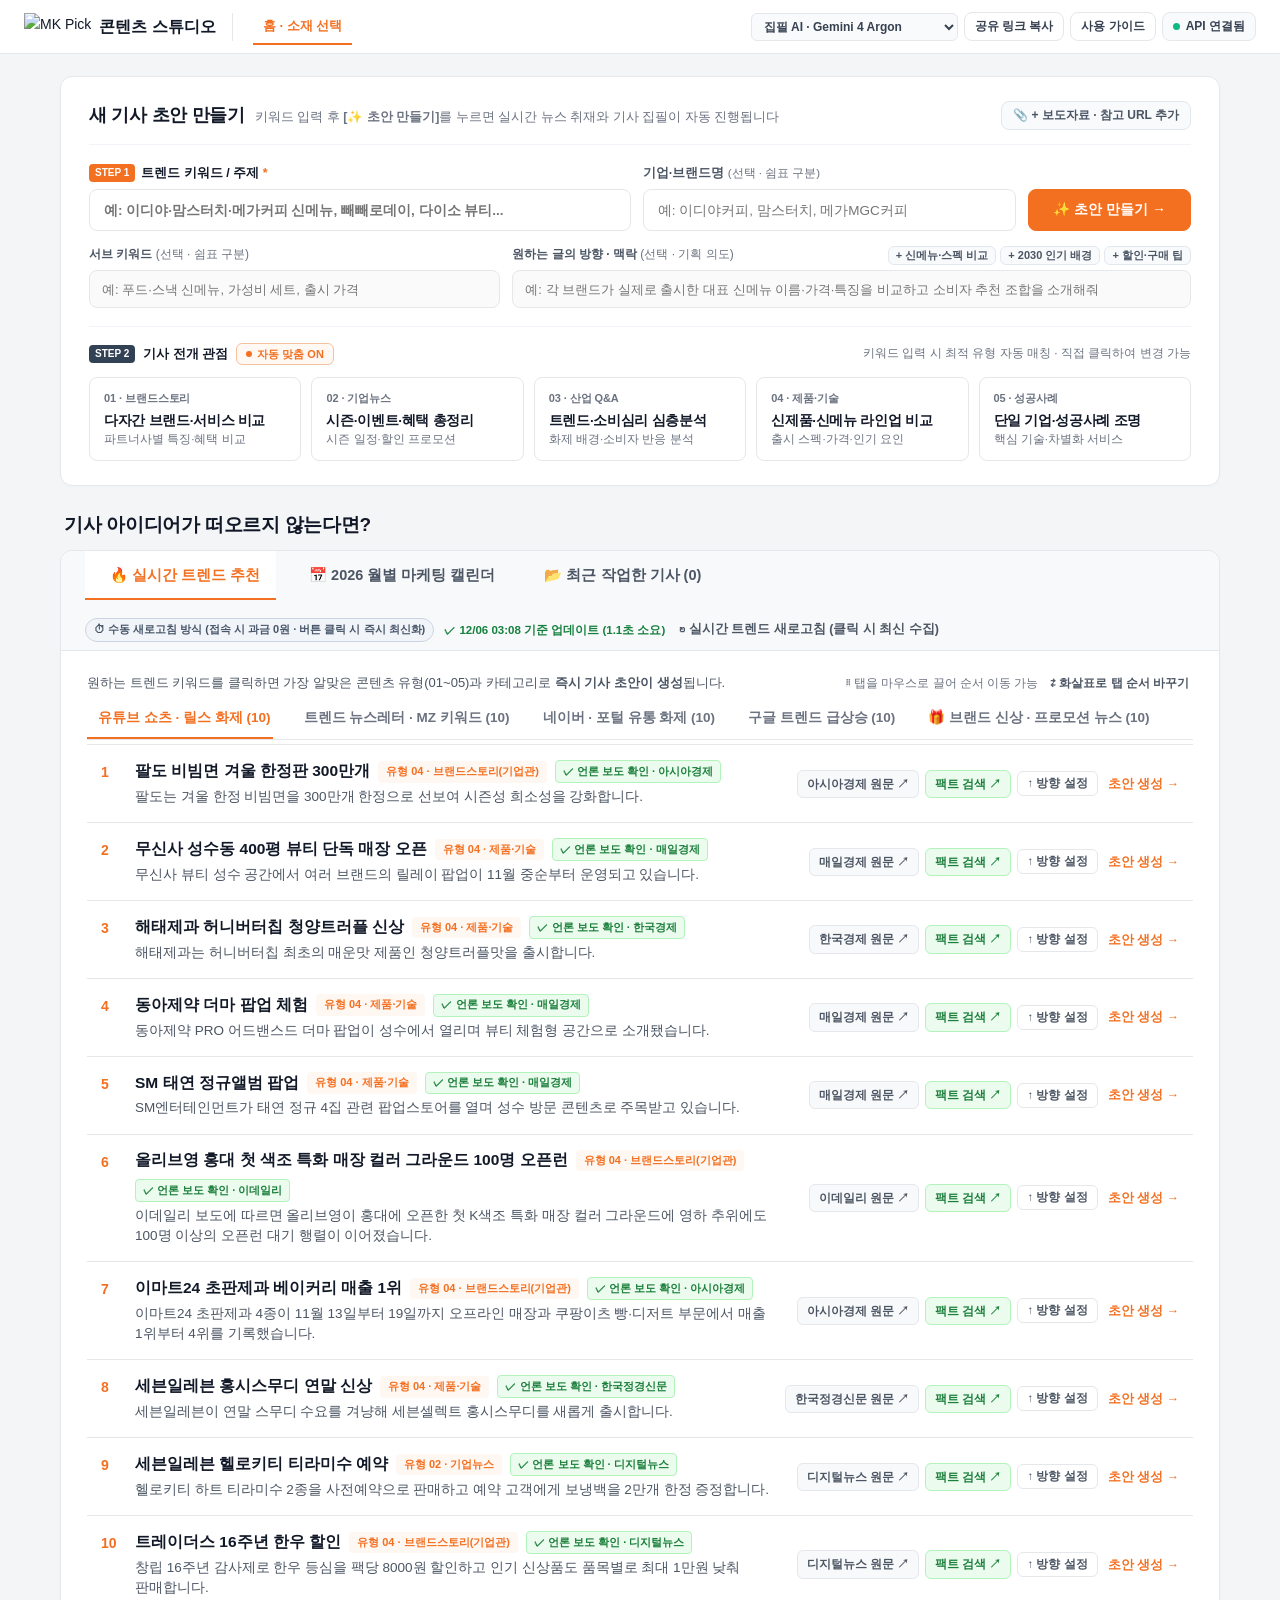
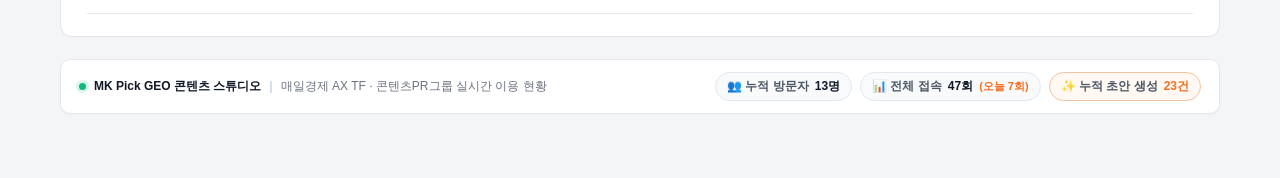
==== index.html @ f04dda28 "Auto-refresh trends when visiting on a new day or pressing browser F5, bust RSS server cache, and bl" ====
<!DOCTYPE html>
<html lang="ko">
<head>
  <meta charset="UTF-8" />
  <meta http-equiv="Cache-Control" content="no-cache, no-store, must-revalidate" />
  <meta http-equiv="Pragma" content="no-cache" />
  <meta http-equiv="Expires" content="0" />
  <meta http-equiv="refresh" content="0; url=./public/index.html?v=91" />
  <title>MK Pick 콘텐츠 스튜디오</title>
  <link rel="icon" type="image/png" sizes="32x32" href="./public/favicon-32x32.png?v=91" />
  <link rel="icon" type="image/png" sizes="256x256" href="./public/favicon.png?v=91" />
  <link rel="shortcut icon" href="./public/favicon.ico?v=91" />
  <script>
    const params = new URLSearchParams(window.location.search);
    params.set('v', '91');
    window.location.replace('./public/index.html?' + params.toString() + (window.location.hash || ''));
  </script>
</head>
<body>
  <p><a href="./public/index.html">MK Pick 콘텐츠 스튜디오로 이동합니다...</a></p>
</body>
</html>
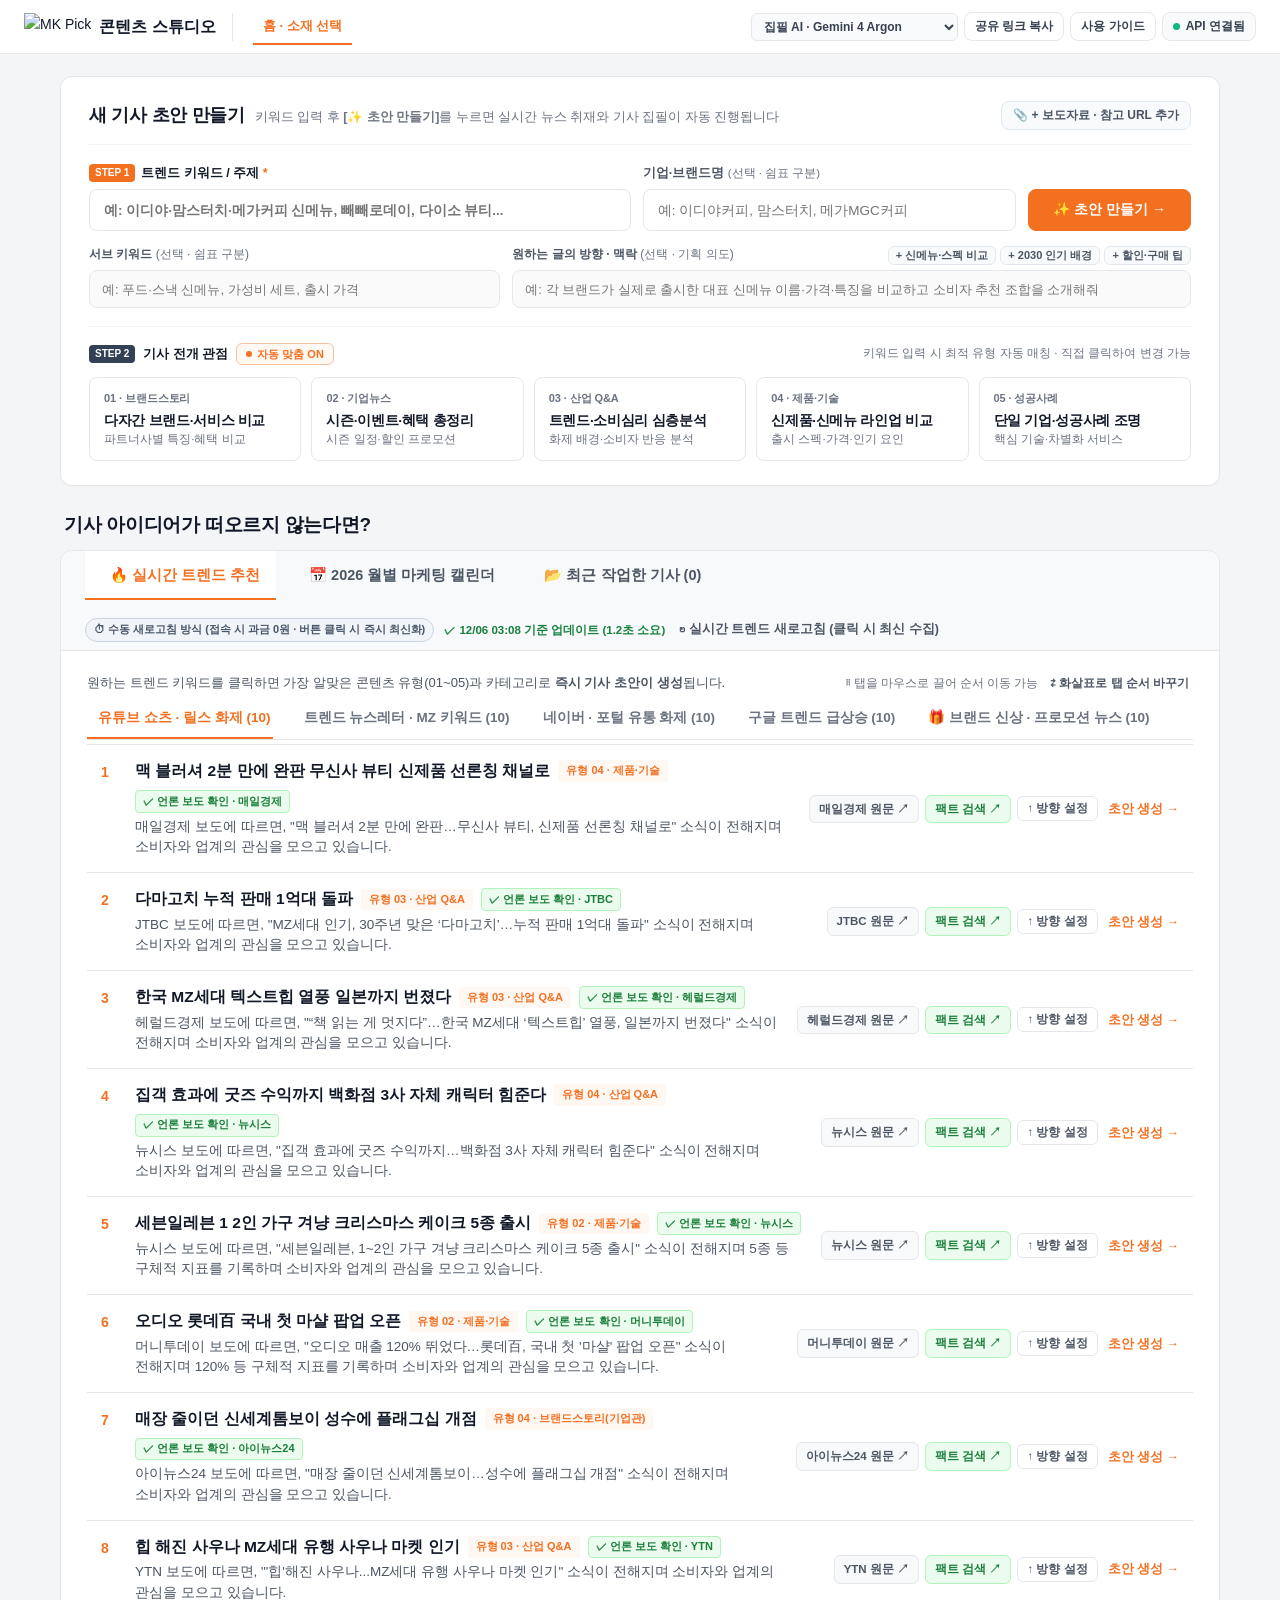
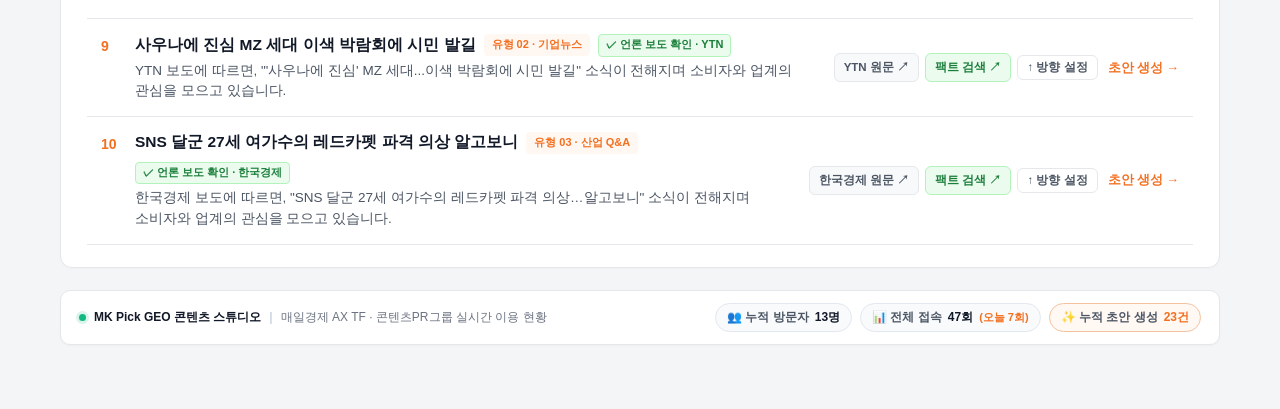
==== commit 40798368: "Enforce 1:1 verified Korean press article URLs, block blogs/hallucinated links, and fix matchBestSea" ====
--- a/index.html
+++ b/index.html
@@ -5,14 +5,14 @@
   <meta http-equiv="Cache-Control" content="no-cache, no-store, must-revalidate" />
   <meta http-equiv="Pragma" content="no-cache" />
   <meta http-equiv="Expires" content="0" />
-  <meta http-equiv="refresh" content="0; url=./public/index.html?v=91" />
+  <meta http-equiv="refresh" content="0; url=./public/index.html?v=93" />
   <title>MK Pick 콘텐츠 스튜디오</title>
-  <link rel="icon" type="image/png" sizes="32x32" href="./public/favicon-32x32.png?v=91" />
-  <link rel="icon" type="image/png" sizes="256x256" href="./public/favicon.png?v=91" />
-  <link rel="shortcut icon" href="./public/favicon.ico?v=91" />
+  <link rel="icon" type="image/png" sizes="32x32" href="./public/favicon-32x32.png?v=93" />
+  <link rel="icon" type="image/png" sizes="256x256" href="./public/favicon.png?v=93" />
+  <link rel="shortcut icon" href="./public/favicon.ico?v=93" />
   <script>
     const params = new URLSearchParams(window.location.search);
-    params.set('v', '91');
+    params.set('v', '93');
     window.location.replace('./public/index.html?' + params.toString() + (window.location.hash || ''));
   </script>
 </head>
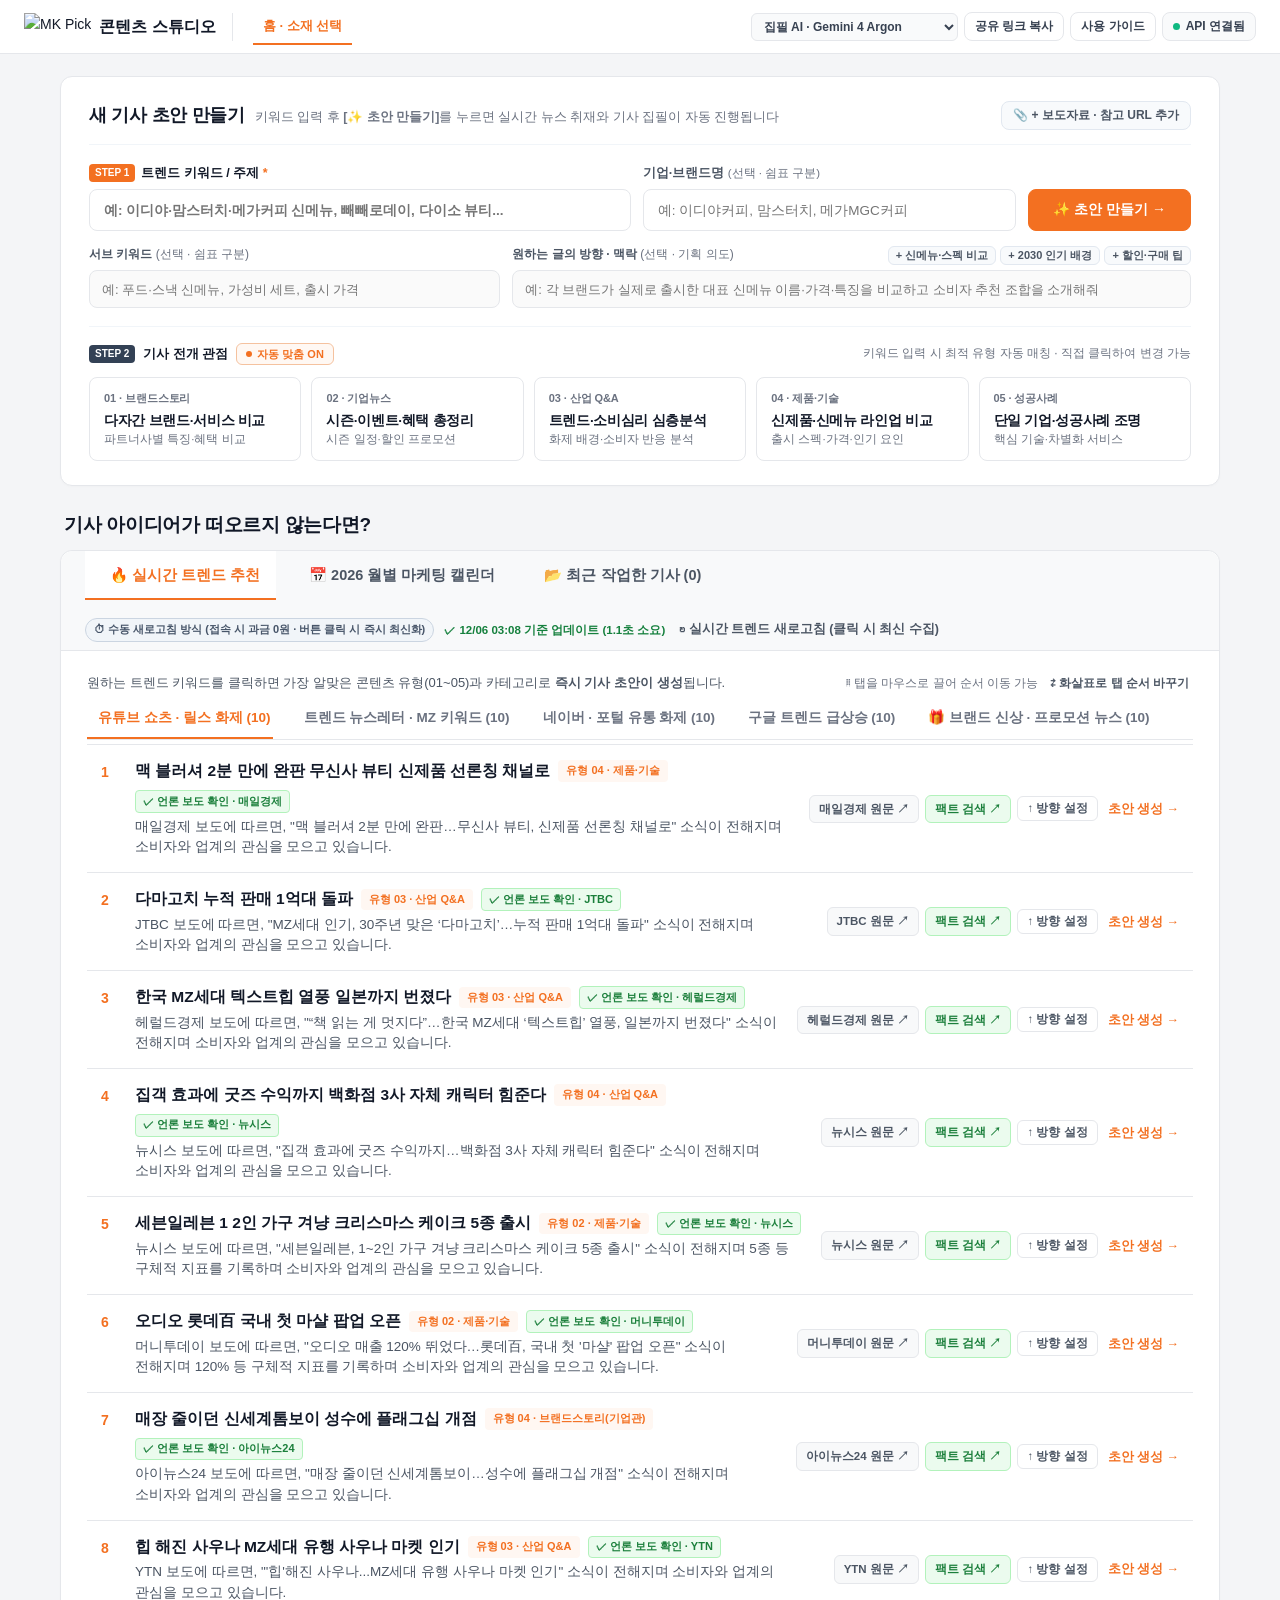
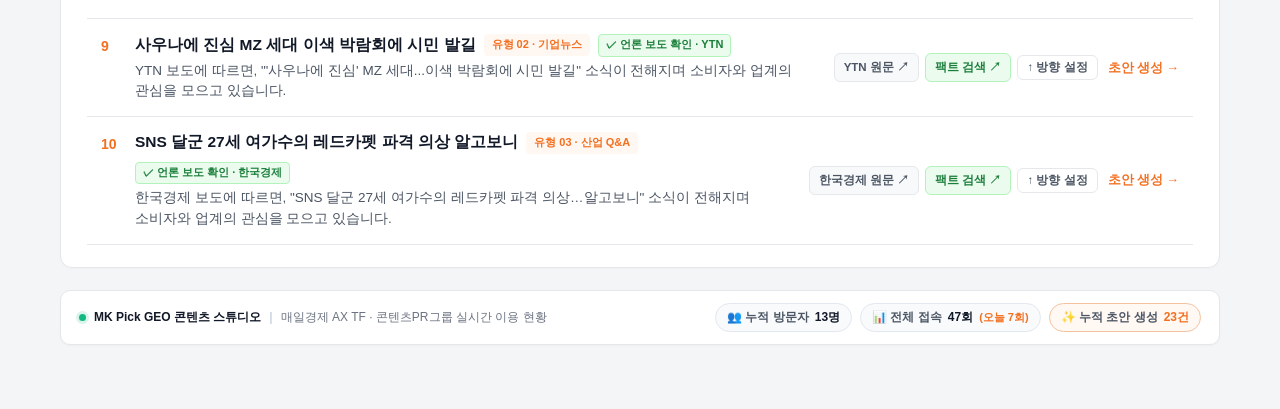
==== commit 42ef7c70: "Block and purge blog/duplicate URLs at sanitizeAndFilterTrendList level and clear cached v13 trends " ====
--- a/index.html
+++ b/index.html
@@ -5,14 +5,14 @@
   <meta http-equiv="Cache-Control" content="no-cache, no-store, must-revalidate" />
   <meta http-equiv="Pragma" content="no-cache" />
   <meta http-equiv="Expires" content="0" />
-  <meta http-equiv="refresh" content="0; url=./public/index.html?v=93" />
+  <meta http-equiv="refresh" content="0; url=./public/index.html?v=94" />
   <title>MK Pick 콘텐츠 스튜디오</title>
-  <link rel="icon" type="image/png" sizes="32x32" href="./public/favicon-32x32.png?v=93" />
-  <link rel="icon" type="image/png" sizes="256x256" href="./public/favicon.png?v=93" />
-  <link rel="shortcut icon" href="./public/favicon.ico?v=93" />
+  <link rel="icon" type="image/png" sizes="32x32" href="./public/favicon-32x32.png?v=94" />
+  <link rel="icon" type="image/png" sizes="256x256" href="./public/favicon.png?v=94" />
+  <link rel="shortcut icon" href="./public/favicon.ico?v=94" />
   <script>
     const params = new URLSearchParams(window.location.search);
-    params.set('v', '93');
+    params.set('v', '94');
     window.location.replace('./public/index.html?' + params.toString() + (window.location.hash || ''));
   </script>
 </head>
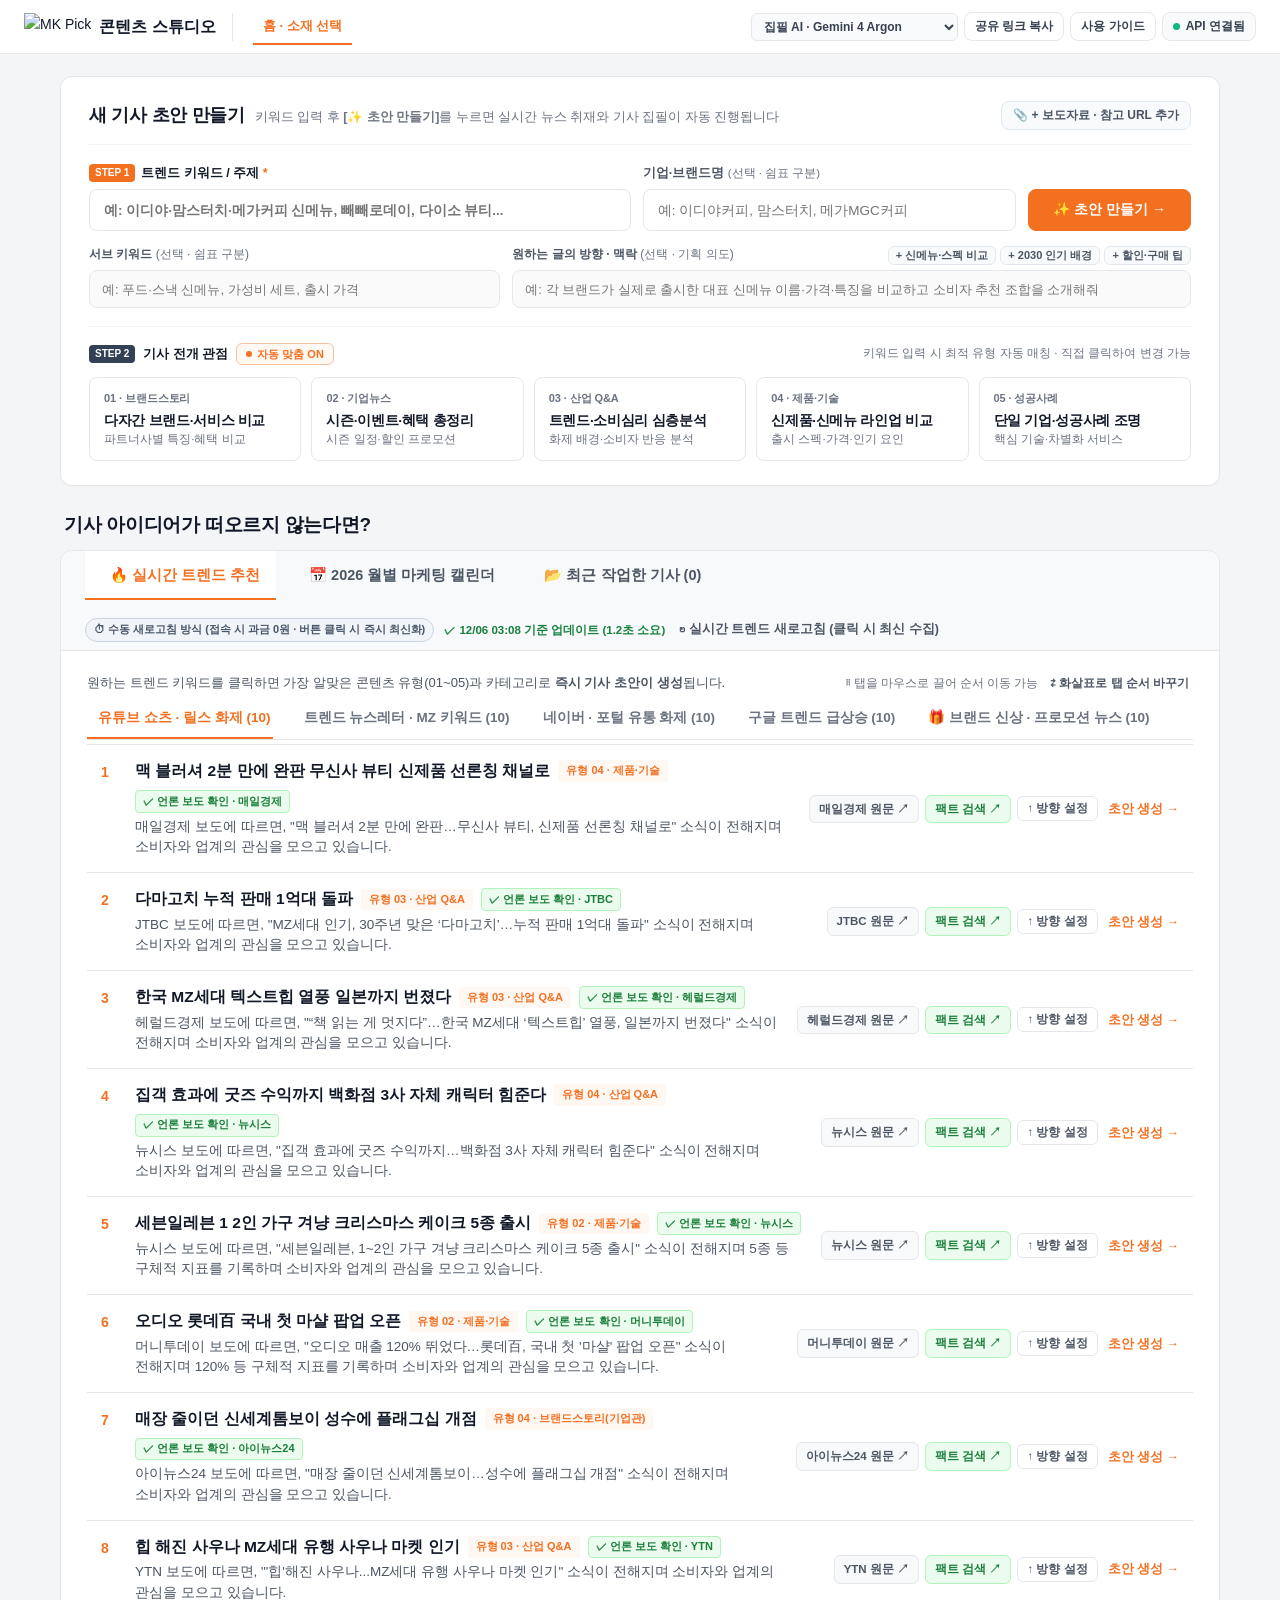
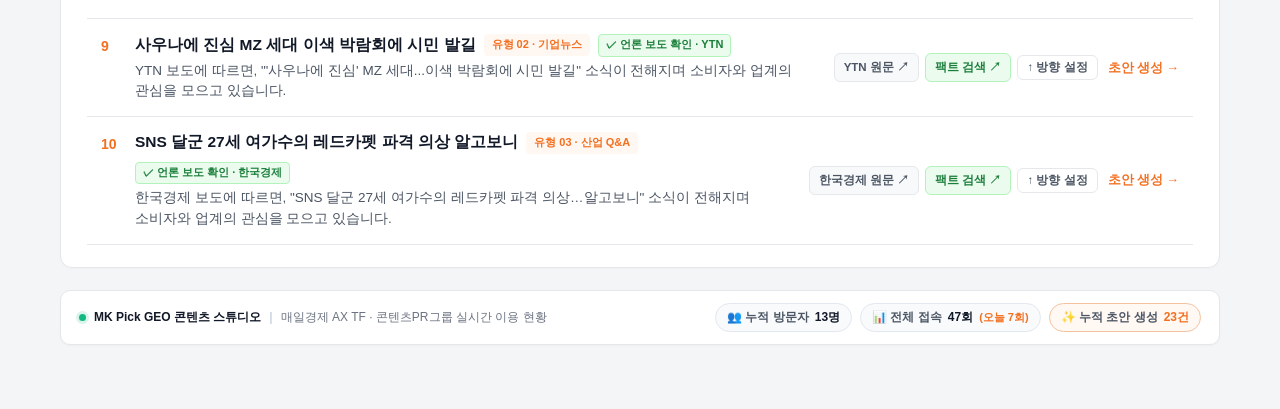
==== commit ef4b37c0: "Enforce article-first keyword/desc extraction from matched searchResult title and mandatory primary " ====
--- a/index.html
+++ b/index.html
@@ -5,14 +5,14 @@
   <meta http-equiv="Cache-Control" content="no-cache, no-store, must-revalidate" />
   <meta http-equiv="Pragma" content="no-cache" />
   <meta http-equiv="Expires" content="0" />
-  <meta http-equiv="refresh" content="0; url=./public/index.html?v=94" />
+  <meta http-equiv="refresh" content="0; url=./public/index.html?v=96" />
   <title>MK Pick 콘텐츠 스튜디오</title>
-  <link rel="icon" type="image/png" sizes="32x32" href="./public/favicon-32x32.png?v=94" />
-  <link rel="icon" type="image/png" sizes="256x256" href="./public/favicon.png?v=94" />
-  <link rel="shortcut icon" href="./public/favicon.ico?v=94" />
+  <link rel="icon" type="image/png" sizes="32x32" href="./public/favicon-32x32.png?v=96" />
+  <link rel="icon" type="image/png" sizes="256x256" href="./public/favicon.png?v=96" />
+  <link rel="shortcut icon" href="./public/favicon.ico?v=96" />
   <script>
     const params = new URLSearchParams(window.location.search);
-    params.set('v', '94');
+    params.set('v', '96');
     window.location.replace('./public/index.html?' + params.toString() + (window.location.hash || ''));
   </script>
 </head>
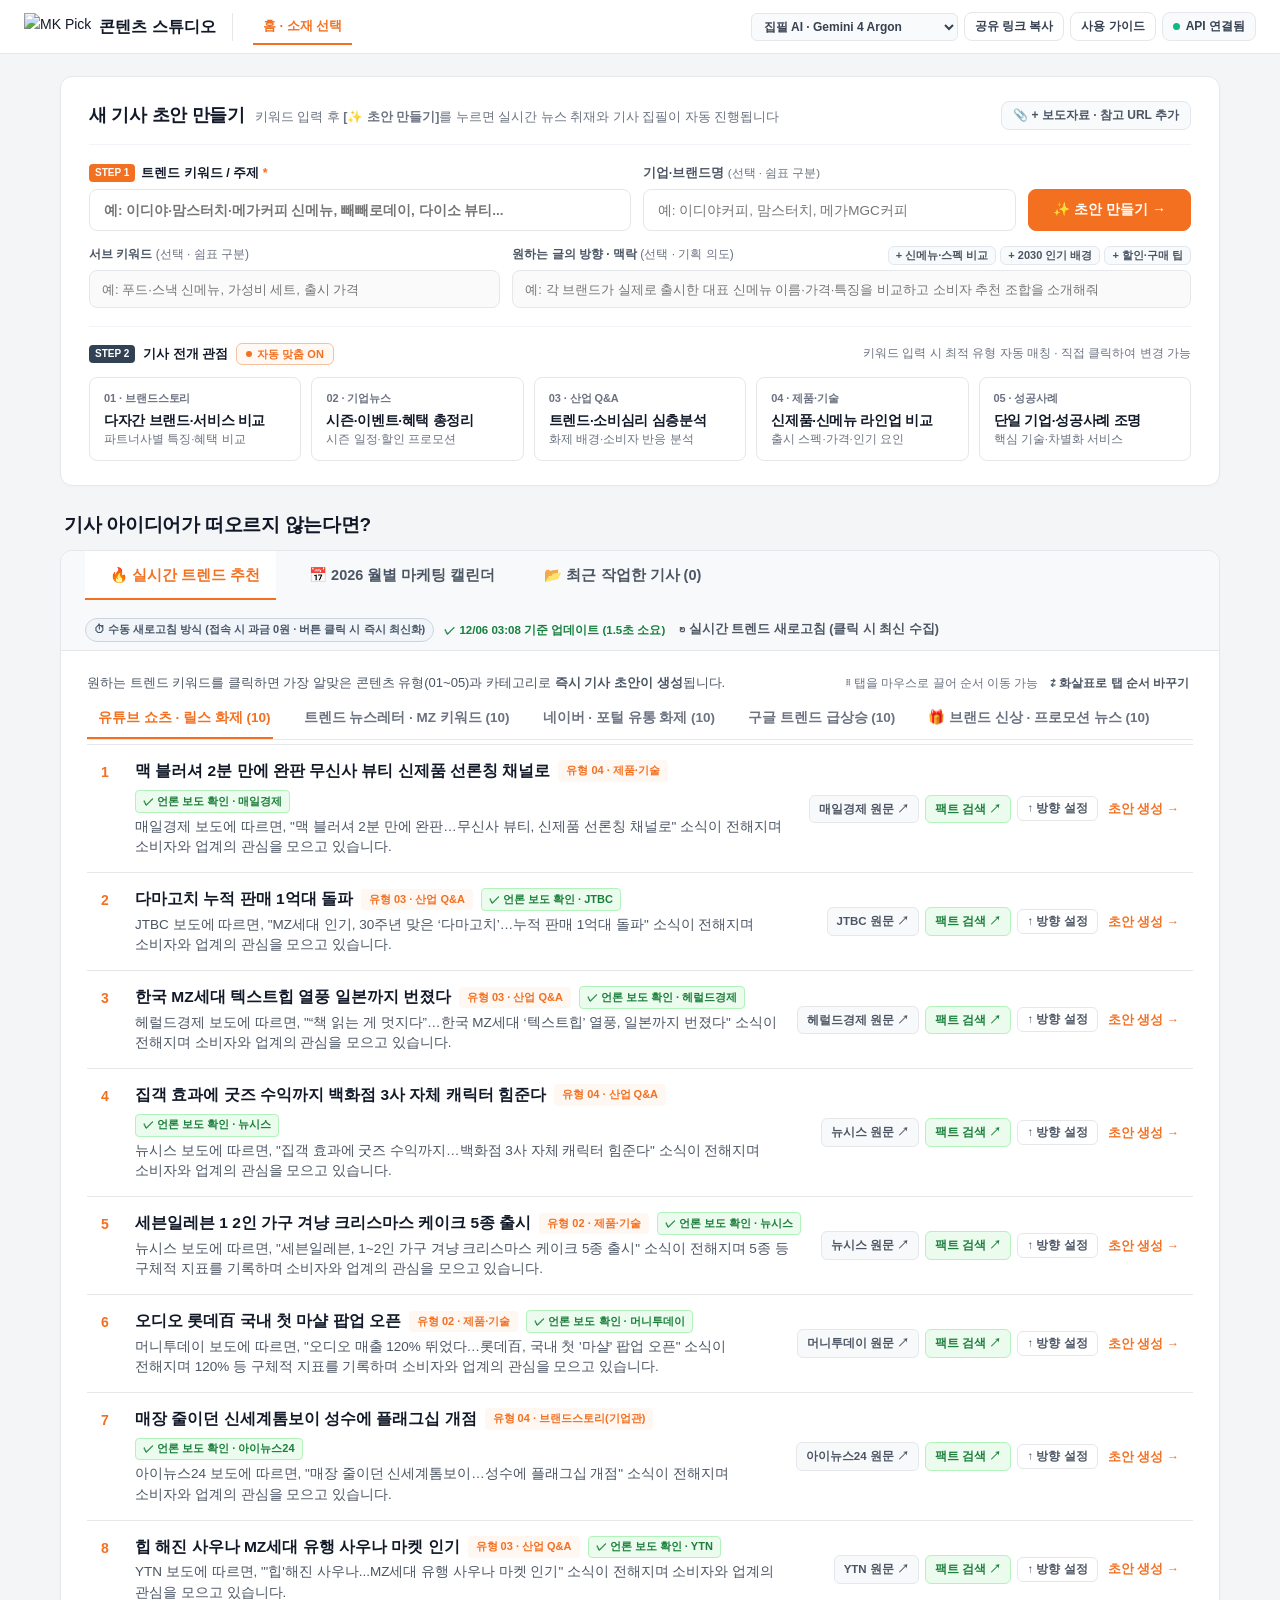
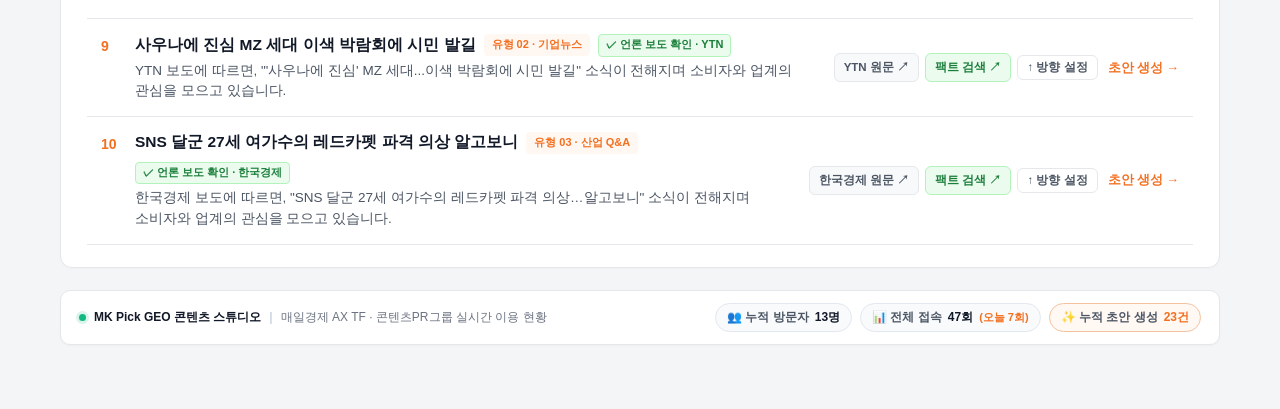
==== commit b6819c74: "Eliminate fabricated URLs and enforce verified press sources across all trend tabs and monthly calen" ====
--- a/index.html
+++ b/index.html
@@ -5,14 +5,14 @@
   <meta http-equiv="Cache-Control" content="no-cache, no-store, must-revalidate" />
   <meta http-equiv="Pragma" content="no-cache" />
   <meta http-equiv="Expires" content="0" />
-  <meta http-equiv="refresh" content="0; url=./public/index.html?v=96" />
+  <meta http-equiv="refresh" content="0; url=./public/index.html?v=97" />
   <title>MK Pick 콘텐츠 스튜디오</title>
-  <link rel="icon" type="image/png" sizes="32x32" href="./public/favicon-32x32.png?v=96" />
-  <link rel="icon" type="image/png" sizes="256x256" href="./public/favicon.png?v=96" />
-  <link rel="shortcut icon" href="./public/favicon.ico?v=96" />
+  <link rel="icon" type="image/png" sizes="32x32" href="./public/favicon-32x32.png?v=97" />
+  <link rel="icon" type="image/png" sizes="256x256" href="./public/favicon.png?v=97" />
+  <link rel="shortcut icon" href="./public/favicon.ico?v=97" />
   <script>
     const params = new URLSearchParams(window.location.search);
-    params.set('v', '96');
+    params.set('v', '97');
     window.location.replace('./public/index.html?' + params.toString() + (window.location.hash || ''));
   </script>
 </head>
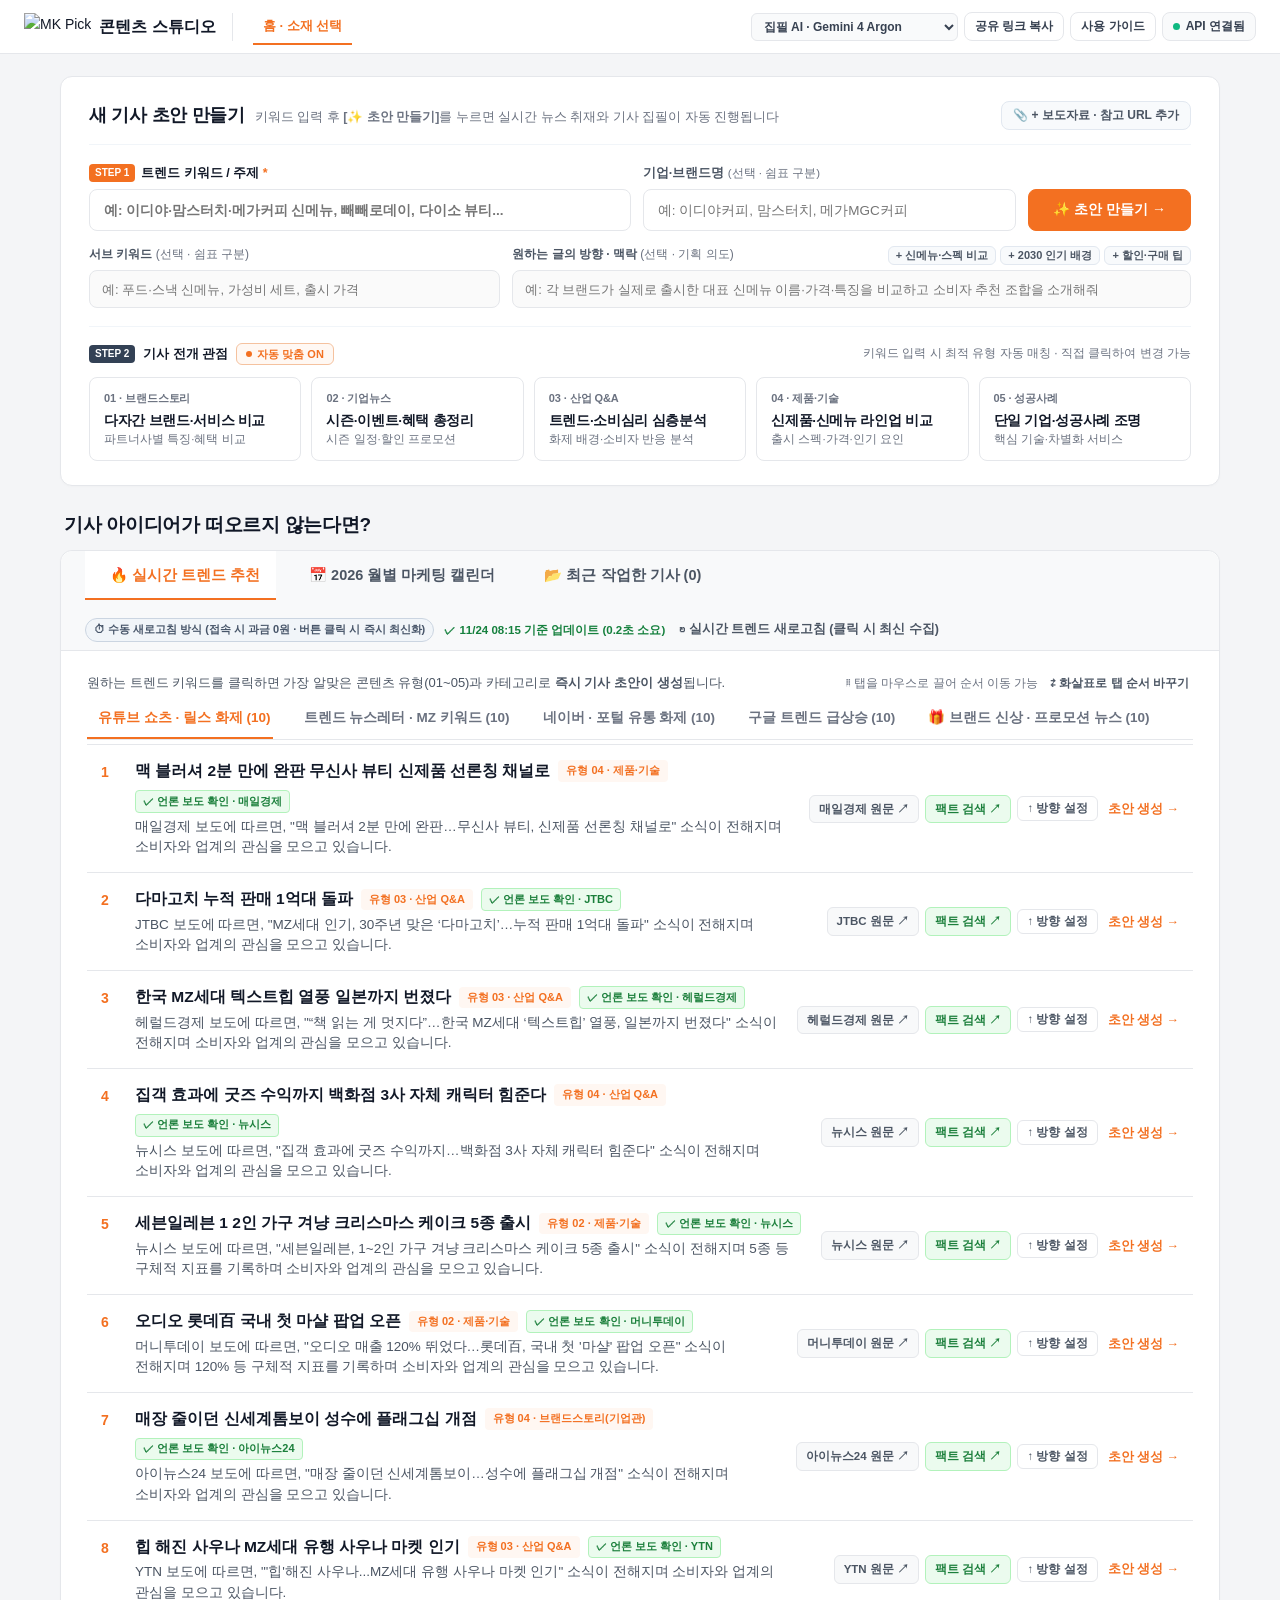
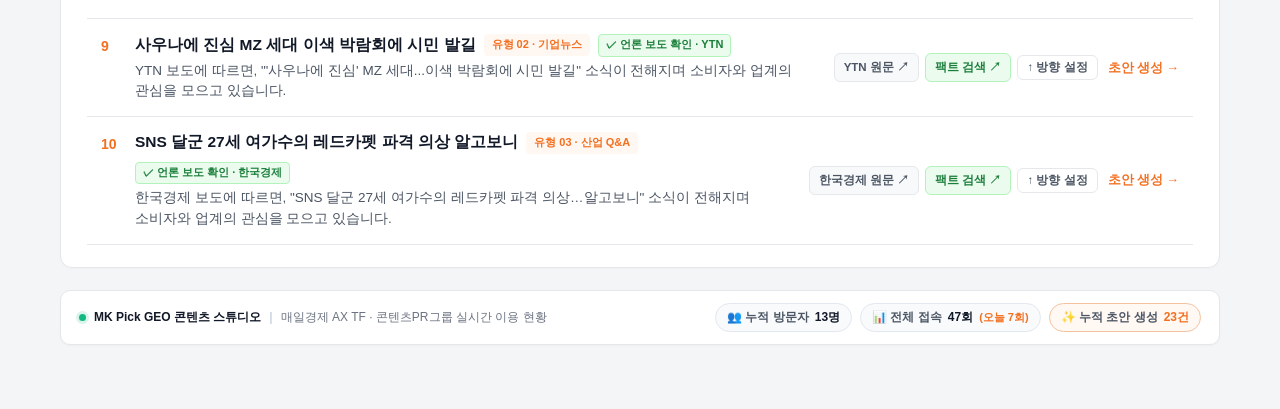
==== commit 1a402a48: "Disable automatic live trend fetch on page load or browser F5 reload so refresh only runs on manual " ====
--- a/index.html
+++ b/index.html
@@ -5,14 +5,14 @@
   <meta http-equiv="Cache-Control" content="no-cache, no-store, must-revalidate" />
   <meta http-equiv="Pragma" content="no-cache" />
   <meta http-equiv="Expires" content="0" />
-  <meta http-equiv="refresh" content="0; url=./public/index.html?v=97" />
+  <meta http-equiv="refresh" content="0; url=./public/index.html?v=98" />
   <title>MK Pick 콘텐츠 스튜디오</title>
-  <link rel="icon" type="image/png" sizes="32x32" href="./public/favicon-32x32.png?v=97" />
-  <link rel="icon" type="image/png" sizes="256x256" href="./public/favicon.png?v=97" />
-  <link rel="shortcut icon" href="./public/favicon.ico?v=97" />
+  <link rel="icon" type="image/png" sizes="32x32" href="./public/favicon-32x32.png?v=98" />
+  <link rel="icon" type="image/png" sizes="256x256" href="./public/favicon.png?v=98" />
+  <link rel="shortcut icon" href="./public/favicon.ico?v=98" />
   <script>
     const params = new URLSearchParams(window.location.search);
-    params.set('v', '97');
+    params.set('v', '98');
     window.location.replace('./public/index.html?' + params.toString() + (window.location.hash || ''));
   </script>
 </head>
